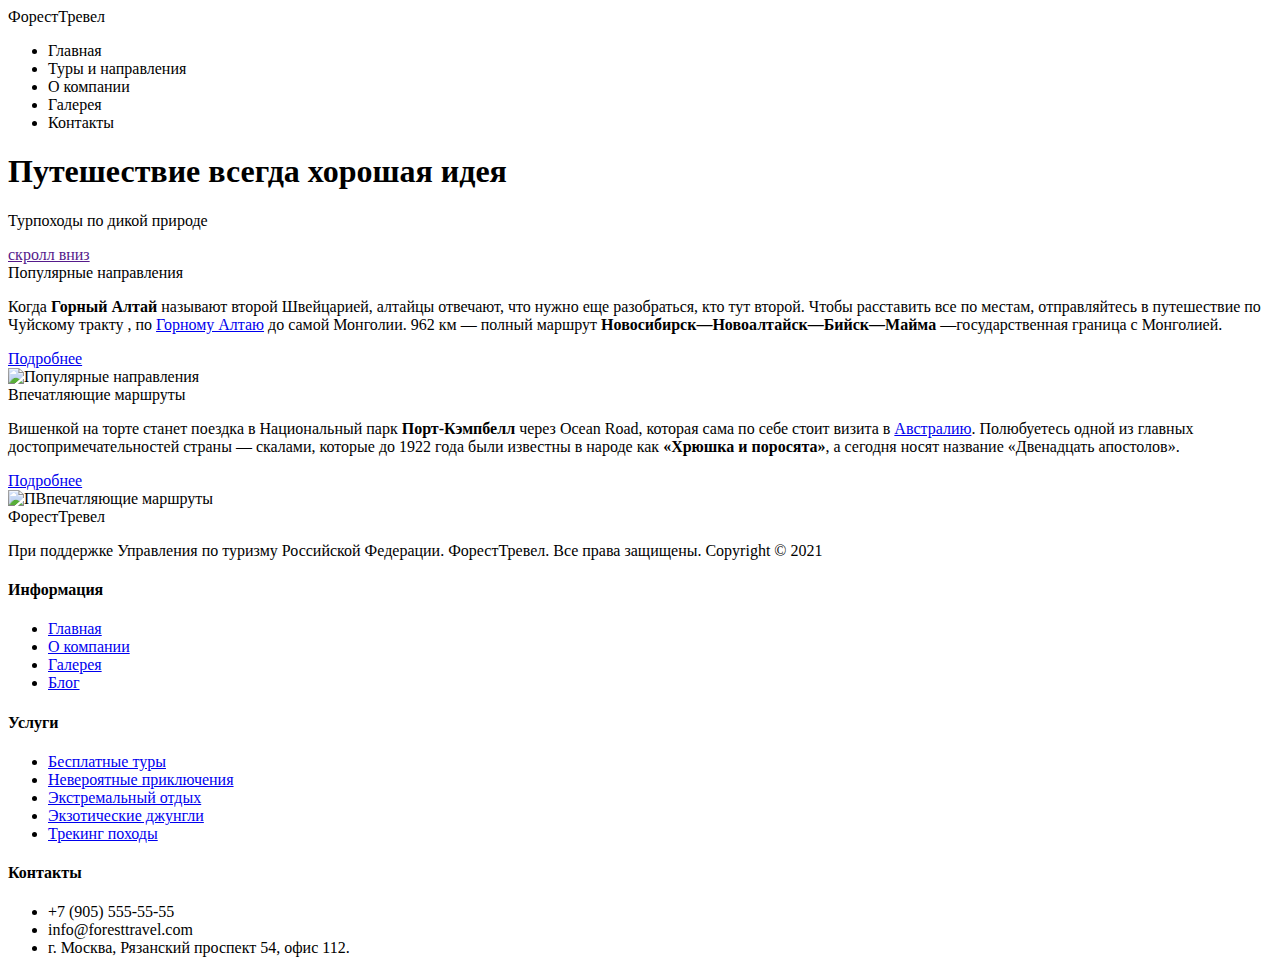
==== index.html @ 4d8d958f "Add files via upload" ====
<!DOCTYPE html>
<html lang="ru">
<head>
    <meta charset="UTF-8">
    <meta name="viewport" content="width=device-width, initial-scale=1.0">
    <title>Forest Travel</title>
    <link rel="stylesheet" href="./css/main.css">
    <link rel="preconnect" href="https://fonts.googleapis.com">
    <link href="https://fonts.googleapis.com/css2?family=Lobster&family=PT+Sans:wght@400;700&display=swap" rel="stylesheet">


</head>
<body>

    <header class="header">

        <div class="header-top">

            <div class="logo">ФорестТревел</div>

            <nav class="header-nav">

                <ul class="header-nav-list">

                    <li class="header-nav-list-item"><a class="header-nav-link" href="#!"></a>Главная</li>
                    <li class="header-nav-list-item"><a class="header-nav-link" href="#!"></a>Туры и направления</li>
                    <li class="header-nav-list-item"><a class="header-nav-link" href="#!"></a>О компании</li>
                    <li class="header-nav-list-item"><a class="header-nav-link" href="#!"></a>Галерея</li>
                    <li class="header-nav-list-item"><a class="header-nav-link" href="#!"></a>Контакты</li>

                </ul>
    
            </nav>

        </div>

        <div class="header-content">

            <h1 class="header-title">Путешествие всегда хорошая идея</h1>

            <p>Турпоходы по дикой природе</p>

        </div>

        <a href="" class="header-scrol">cкролл вниз</a>

    </header>

    <main class="main">

        <div class="container">

            <!--main-row-->

            <div class="main-row">

                <div class="main-content">

                    <div class="main-header">Популярные направления</div>

                     <div class="main-content-text">

                         <p>Когда <b>Горный Алтай</b> называют второй Швейцарией, алтайцы отвечают, что нужно еще разобраться, кто тут второй. Чтобы расставить все по местам, отправляйтесь в путешествие по Чуйскому тракту , по <a href="#!">Горному Алтаю</a> до самой Монголии. 962 км — полный маршрут <b>Новосибирск—Новоалтайск—Бийск—Майма</b> —государственная граница с Монголией.</p>

                    </div>
                    
                    <a href="#!" class="button">Подробнее</a>

                </div>

                <div class="main-img">

                    <img src="./img/main-img.jpg" alt="Популярные направления">

                </div>

            </div>

            <!--main-row-->

            <!--main-row-->

            <div class="main-row">

                <div class="main-content">

                    <div class="main-header">Впечатляющие маршруты</div>

                        <div class="main-content-text">

                            <p>Вишенкой на торте станет поездка в Национальный парк <b>Порт-Кэмпбелл</b> через Ocean Road, которая сама по себе стоит визита в <a href="#!">Австралию</a>. Полюбуетесь одной из главных достопримечательностей страны — скалами, которые до 1922 года были известны в народе как <b>«Хрюшка и поросята»</b>, а сегодня носят название «Двенадцать апостолов».</p>

                        </div>
                    
                    <a href="#!" class="button">Подробнее</a>

                </div>

                <div class="main-img">

                    <img src="./img/main-img2.jpg" alt="ПВпечатляющие маршруты">

                </div>

            </div>

        </div>
           
        <!--main-row-->
       
    </main>

    <footer class="footer">

        <div class="container">

             <!--footer-row-->

            <div class="footer-row">

                <div class="footer-copyright">

                    <div class="footer-logo">

                        <div class="logo">ФорестТревел</div>

                    </div>

                    <p>При поддержке Управления по туризму Российской Федерации. ФорестТревел. Все права защищены. Copyright © 2021</p>

                </div>
                           
                <div class="footer-widgets-wrapper">

                    <!--footer-widget-info-->

                    <div class="footer-widget footer-widget-info">

                        <h4 class="footer-widget-title">Информация</h4>

                        <ul class="footer-widget-list">

                            <li><a href="#!">Главная</a></li>

                            <li><a href="#!">О компании</a></li>

                            <li><a href="#!">Галерея</a></li>

                            <li><a href="#!">Блог</a></li>

                        </ul>

                    </div>

                    <!--footer-widget-info-->

                    <!--ffooter-widget-servises-->

                    <div class="footer-widget footer-widget-servises">

                        <h4 class="footer-widget-title">Услуги</h4>

                        <ul class="footer-widget-list">

                            <li><a href="#!">Бесплатные туры</a></li>

                            <li><a href="#!">Невероятные приключения</a></li>

                            <li><a href="#!">Экстремальный отдых</a></li>

                            <li><a href="#!">Экзотические джунгли</a></li>

                            <li><a href="#!">Трекинг походы</a></li>

                        </ul>

                    </div>

                    <!--ffooter-widget-servises-->

                    <!--footer-widget-contacts-->

                    <div class="footer-widget footer-widget-contacts">

                        <h4 class="footer-widget-title">Контакты</h4>

                        <ul class="footer-widget-list">

                            <li>+7 (905) 555-55-55</li>

                            <li>info@foresttravel.com</li>

                            <li>г. Москва, Рязанский проспект 54, офис 112.</li>

                        </ul>

                    </div>

                    <!--footer-widget-contacts-->

                </div>

            </div>

            <!--footer-row-->
        
        </div>

    </footer>
            
</body>
</html>
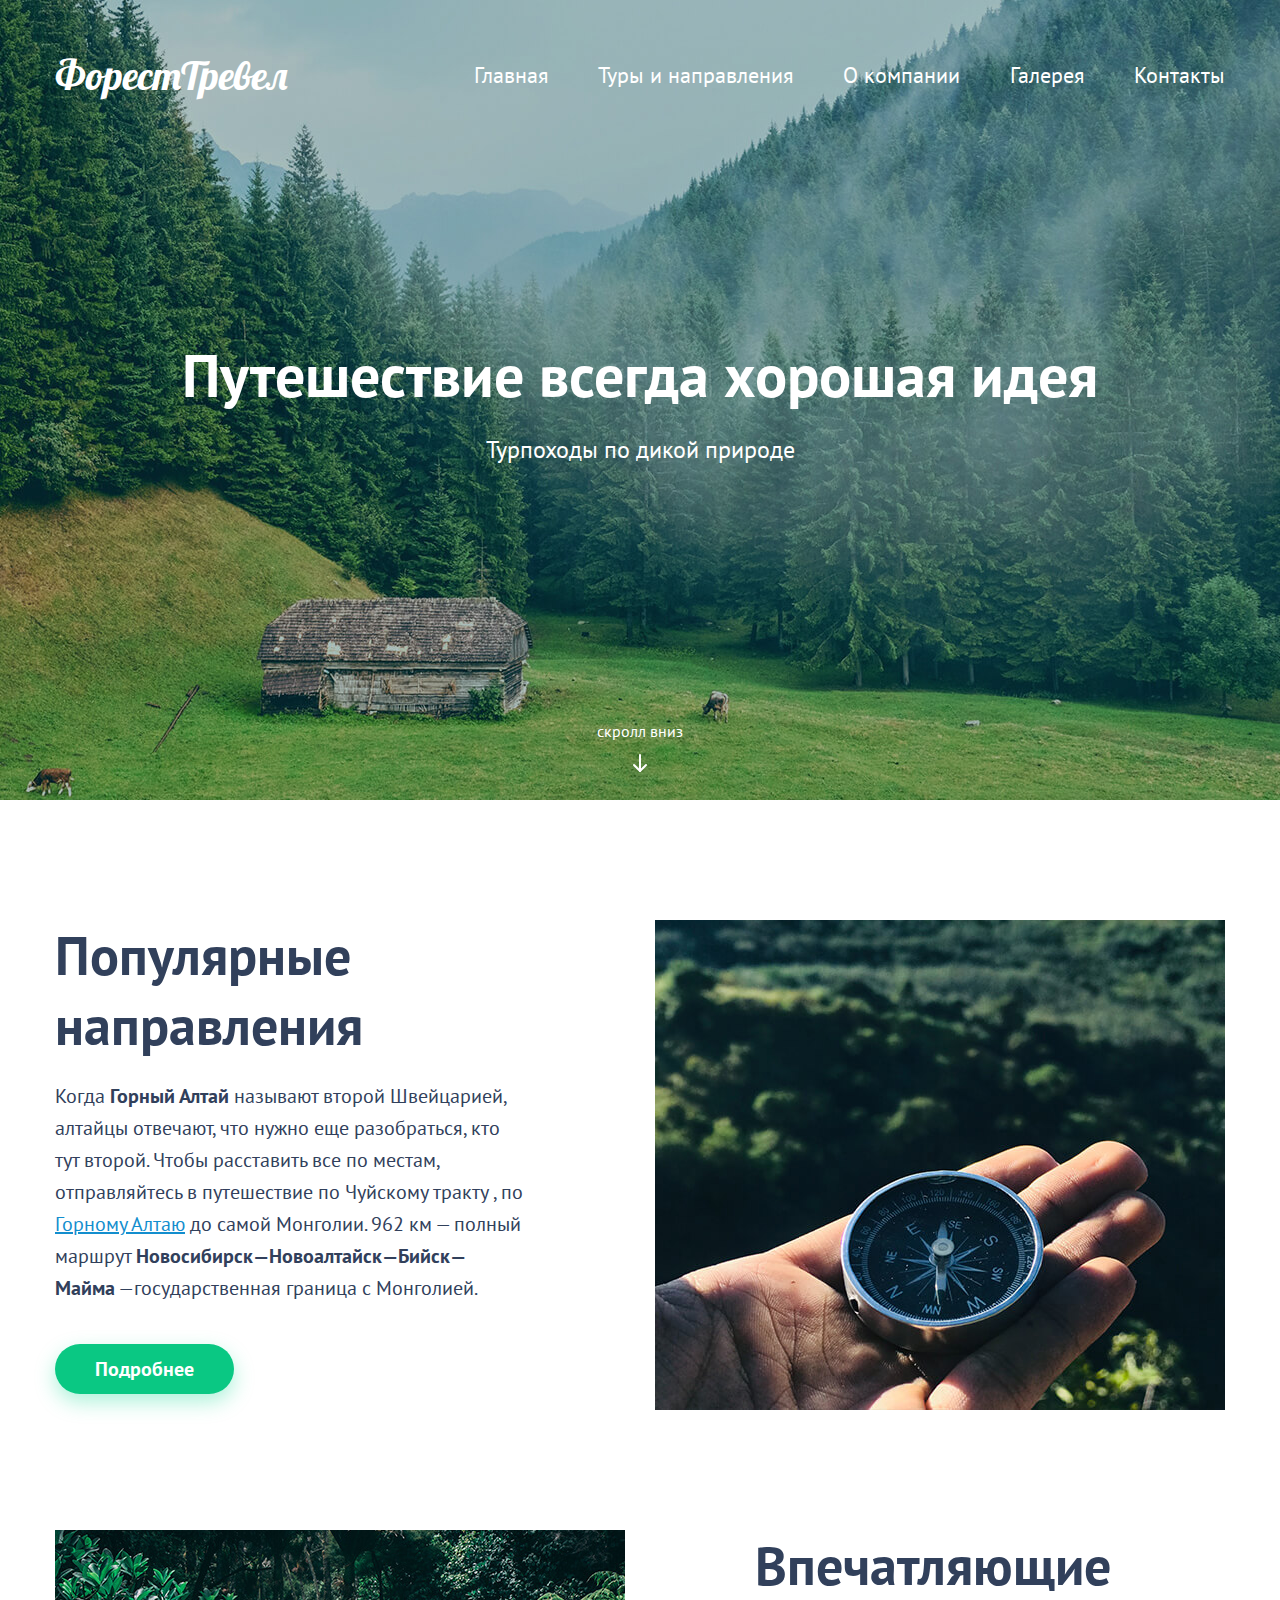
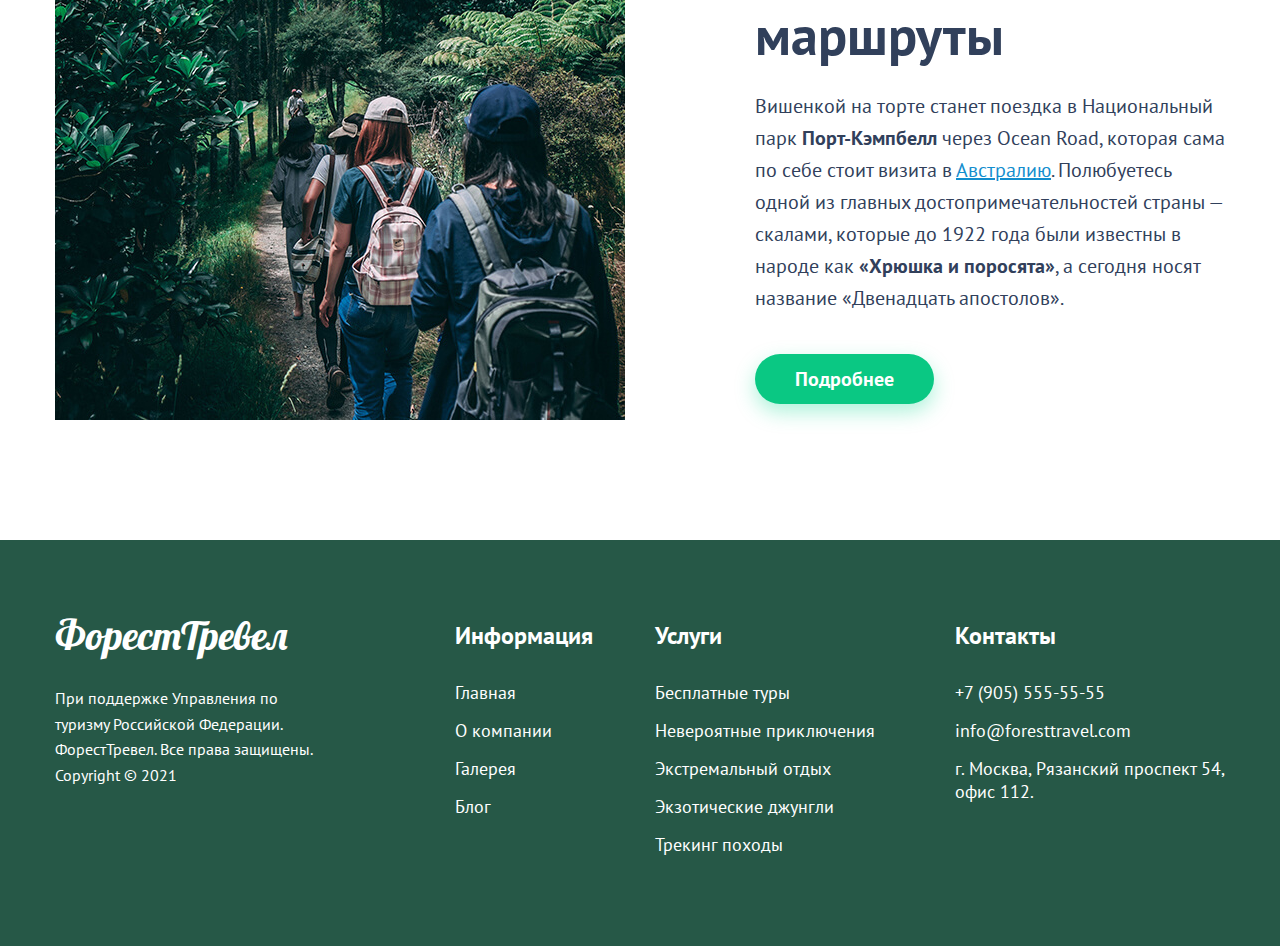
==== commit cf9003e3: "Add files via upload" ====
--- a/index.html
+++ b/index.html
@@ -60,7 +60,7 @@
 
                      <div class="main-content-text">
 
-                         <p>Когда <b>Горный Алтай</b> называют второй Швейцарией, алтайцы отвечают, что нужно еще разобраться, кто тут второй. Чтобы расставить все по местам, отправляйтесь в путешествие по Чуйскому тракту , по <a href="#!">Горному Алтаю</a> до самой Монголии. 962 км — полный маршрут <b>Новосибирск—Новоалтайск—Бийск—Майма</b> —государственная граница с Монголией.</p>
+                        <p>Когда <b>Горный Алтай</b> называют второй Швейцарией, алтайцы отвечают, что нужно еще разобраться, кто тут второй. Чтобы расставить все по местам, отправляйтесь в путешествие по Чуйскому тракту , по <a href="#!">Горному Алтаю</a> до самой Монголии. 962 км — полный маршрут <b>Новосибирск—Новоалтайск—Бийск—Майма</b> —государственная граница с Монголией.</p>
 
                     </div>
                     
@@ -186,9 +186,9 @@
 
                         <ul class="footer-widget-list">
 
-                            <li>+7 (905) 555-55-55</li>
-
-                            <li>info@foresttravel.com</li>
+                            <li><a href="tel:+79055555555">+7 (905) 555-55-55</a></li>
+
+                            <li><a href="mailto:info@foresttravel.com">info@foresttravel.com</a></li>
 
                             <li>г. Москва, Рязанский проспект 54, офис 112.</li>
 
--- a/css/main.css
+++ b/css/main.css
@@ -0,0 +1,412 @@
+/* font-family: 'Lobster', cursive;
+font-family: 'PT Sans', sans-serif; */
+
+
+*,
+*::before,
+*::after {
+
+    box-sizing: border-box;
+
+}
+
+body {
+
+       font-family: 'PT Sans', sans-serif;
+
+}
+body,
+h1,
+h2,
+h3,
+h4,
+h5,
+h6,
+p {
+
+    margin: 0;
+
+}
+
+img {
+
+    display: block;
+    max-width: 100%;
+    height: auto;
+
+}
+
+ul {
+
+    margin: 0;
+    padding: 0;
+    list-style-type: none;
+
+}
+
+.container {
+
+    width: 1170px;
+    margin: 0 auto;
+
+}
+
+
+/* header -  шапка*/
+
+.header {
+
+    position: relative;
+    height: 800px;
+    padding-top: 50px;
+    background-color: #265847;
+    background-image: url('./../img/Header-img.jpg');
+    background-position: center;
+    background-size: cover;
+    color: #fff;
+
+}
+
+.header-top {
+
+    display: flex;
+    justify-content: space-between;
+    align-items: center;
+    width: 1170px;
+    margin: 0 auto;
+    
+}
+
+
+
+.logo {
+
+    font-family: 'Lobster', cursive;
+    color: #fff;
+    font-size: 40px;
+    font-weight: normal;
+    
+}
+
+
+
+.header-nav {
+    
+    font-size: 22px;
+    color: #fff;
+
+}
+
+.header-nav-list {
+    
+    display: flex;
+
+}
+
+/* 
+длинный вариант кода для избавления от последнего отступа
+.header-nav-list-item {
+    margin-right: 50px;
+}
+.header-nav-list-item:last-child {
+    margin-right: 0;
+} */
+
+/* короткий вариан кода*/
+.header-nav-list-item:not(:last-child){
+
+    margin-right: 50px;
+}
+
+.header-nav-link {
+
+    color: #fff;
+    text-decoration: none;
+
+}
+
+.header-content {
+
+    position: absolute;
+    top: 50%;
+    left: 50%;
+    transform: translate(-50%, -50%);
+    text-align: center;
+    width: 1170px;
+    
+}
+
+.header-title {
+
+    color: #fff;
+    font-size: 60px;
+    margin-bottom: 20px;
+    
+}
+
+
+.header-content p {
+
+    color: #fff;
+    font-size: 24px;
+   
+}
+
+
+.header-scrol {
+
+    position: absolute;
+    bottom: 25px;
+    left: 50%;
+    transform: translateX(-50%);
+
+    display: inline-block;
+    padding-bottom: 34px;
+    
+    font-size: 16px;
+    text-align: center;
+    color: #fff;
+    text-decoration: none;
+
+}
+
+.header-scrol::after {
+
+    position: absolute;
+    bottom: 0;
+    left: 50%;
+    transform: translateX(-50%);
+
+    content: "";
+    display: block;
+    width: 24px;
+    height: 24px;
+
+    background-image: url('../img/arrow-down.svg');
+    
+}
+
+/*main-центральная часть сайта*/
+
+.main {
+
+    padding-top: 120px;
+    padding-bottom: 120px;
+
+}
+
+.main-row {
+
+    display: flex;
+    margin-bottom: 120px;
+    justify-content: space-between;
+
+}
+
+.main-row:last-child {
+
+    margin-bottom: 0;
+
+}
+
+/* каждый четный контейнер будет ревенрсивным по сравнению с нечетным*/
+
+.main-row:nth-child(even) {
+
+    flex-direction: row-reverse;
+
+}
+
+.main-content {
+
+    width: 470px;
+
+}
+
+.main-header {
+
+    margin-bottom: 20px;
+    font-size: 54px;
+    color: #31405B;
+    font-weight: bold;
+    line-height: 1.3;    
+    
+}
+
+.main-content-text {
+
+    margin-bottom: 40px;
+    color: #31405B;
+    font-size: 20px;
+    line-height: 1.6;
+    
+}
+
+.main-content-text a {
+
+    color: #138ECE;
+
+}
+
+.main-content-text p {
+
+    margin-top: 0;
+    margin-bottom: 15px;
+
+}
+
+.main-img {
+
+    width: 570px;
+
+}
+
+.button {
+
+    display:inline-block ;
+    height: 50px;
+    padding-left: 40px;
+    padding-right: 40px;
+    background-color: #0AC883;
+    box-shadow: 0px 8px 20px rgba(24, 219, 148, 0.35);
+    border-radius: 50px;
+
+    font-weight: bold;
+    color: #fff;
+    line-height: 50px;
+    font-size: 20px;
+    font-weight: 700;
+    text-decoration: none;
+    
+}
+
+/*footer-подвал*/
+
+.footer {
+
+    padding-top: 70px;
+    padding-bottom: 90px;
+    color: #fff;
+    background-color: #265847;
+
+}
+    
+.footer a {
+
+    color: #fff;
+    text-decoration: none;
+
+}
+
+.footer a:hover {
+
+    text-decoration: underline;
+
+}
+
+.footer-row {
+
+    display: flex;
+    justify-content: space-between;
+}
+
+
+.footer-widgets-wrapper {
+    
+    display: flex;
+    padding-top: 10px;
+
+}
+
+.footer-copyright {
+
+    width: 270px;
+
+}
+
+.footer-logo {
+
+    margin-bottom: 26px;
+
+}
+
+.footer-copyright p {
+
+    font-size: 16px;
+    line-height: 1.6;
+
+}
+
+.footer-widget {
+
+    font-size: 18px;
+
+}
+
+.footer-widget-info {
+
+    width: 170px;
+}
+
+.footer-widget-servises {
+
+    width: 270px;
+}
+
+.footer-widget-contacts {
+
+    width: 270px;
+}
+
+.footer-widget + .footer-widget {
+
+    margin-left: 30px;
+
+}
+
+.footer-widget li{
+
+    margin-top: 0;
+    margin-bottom: 15px;
+
+}
+
+.footer-widget-title {
+
+    margin-bottom: 30px;
+    font-size: 24px;
+    color: #fff;
+
+}
+
+.footer-widget-list {
+
+    font-size: 18px;
+
+}
+
+.footer-widget-list li {
+
+    margin-bottom: 15px;
+
+}
+
+
+.footer-widget-list li:last-child {
+
+    margin-bottom: 0px;
+
+}    
+
+
+
+/* 
+
+Изначально я хотел этим кодом все решить но так не работает.
+Почему?
+
+.footer-widget-list li:not(:last-child){
+
+    margin-bottom: 15px;
+} 
+*/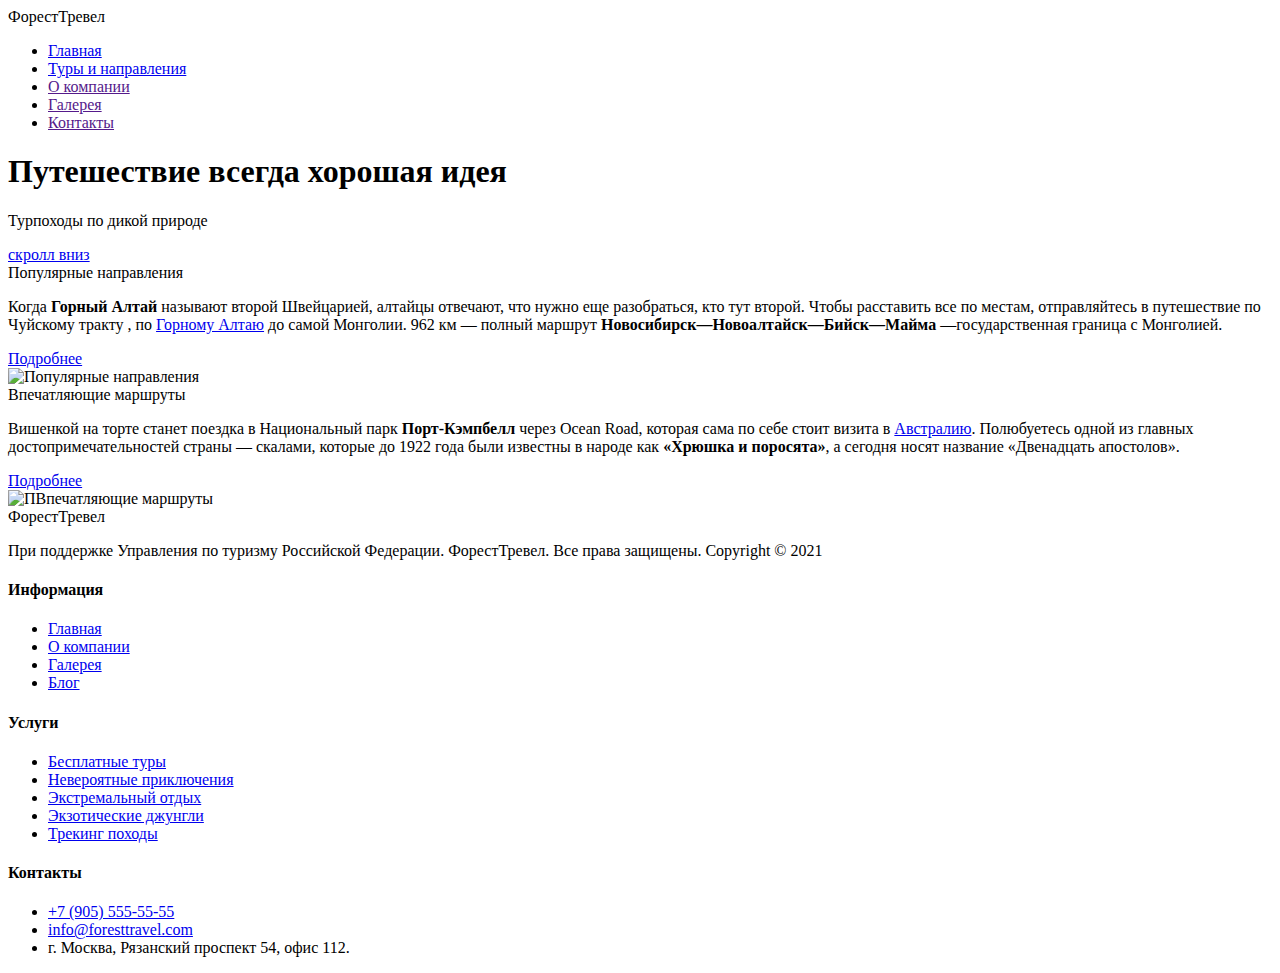
==== commit 0b57c126: "Add files via upload" ====
--- a/index.html
+++ b/index.html
@@ -22,11 +22,11 @@
 
                 <ul class="header-nav-list">
 
-                    <li class="header-nav-list-item"><a class="header-nav-link" href="#!"></a>Главная</li>
-                    <li class="header-nav-list-item"><a class="header-nav-link" href="#!"></a>Туры и направления</li>
-                    <li class="header-nav-list-item"><a class="header-nav-link" href="#!"></a>О компании</li>
-                    <li class="header-nav-list-item"><a class="header-nav-link" href="#!"></a>Галерея</li>
-                    <li class="header-nav-list-item"><a class="header-nav-link" href="#!"></a>Контакты</li>
+                    <li class="header-nav-list-item"><a class="header-nav-link" href="index.html">Главная</a></li>
+                    <li class="header-nav-list-item"><a class="header-nav-link" href="tours.html">Туры и направления</a></li>
+                    <li class="header-nav-list-item"><a class="header-nav-link" href="">О компании</a></li>
+                    <li class="header-nav-list-item"><a class="header-nav-link" href="">Галерея</a></li>
+                    <li class="header-nav-list-item"><a class="header-nav-link" href="">Контакты</a></li>
 
                 </ul>
     
@@ -42,11 +42,11 @@
 
         </div>
 
-        <a href="" class="header-scrol">cкролл вниз</a>
+        <a href="#scroll" class="header-scrol">cкролл вниз</a>
 
     </header>
 
-    <main class="main">
+    <main  class="main" id="scroll">
 
         <div class="container">
 
@@ -70,7 +70,7 @@
 
                 <div class="main-img">
 
-                    <img src="./img/main-img.jpg" alt="Популярные направления">
+                    <img src="./img/first-page/main-img.jpg" alt="Популярные направления">
 
                 </div>
 
@@ -98,7 +98,7 @@
 
                 <div class="main-img">
 
-                    <img src="./img/main-img2.jpg" alt="ПВпечатляющие маршруты">
+                    <img src="./img/first-page/main-img2.jpg" alt="ПВпечатляющие маршруты">
 
                 </div>
 
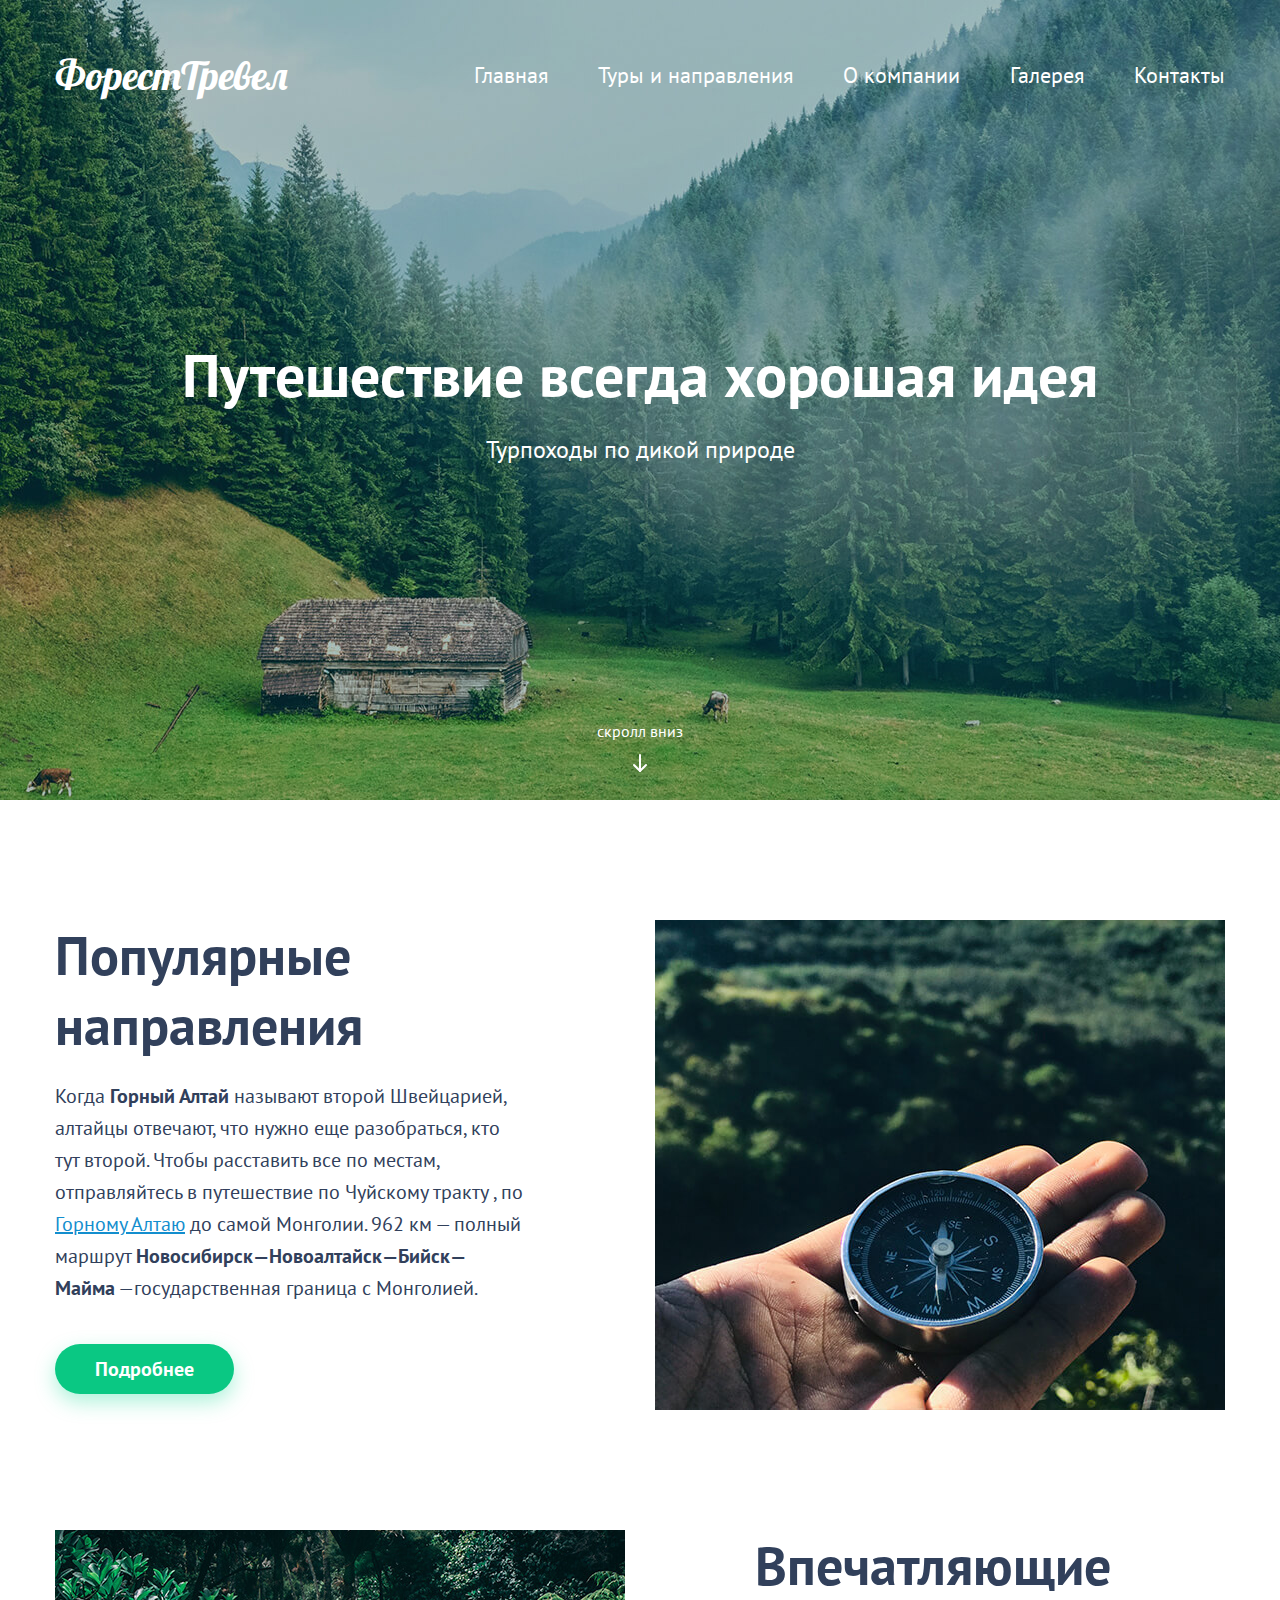
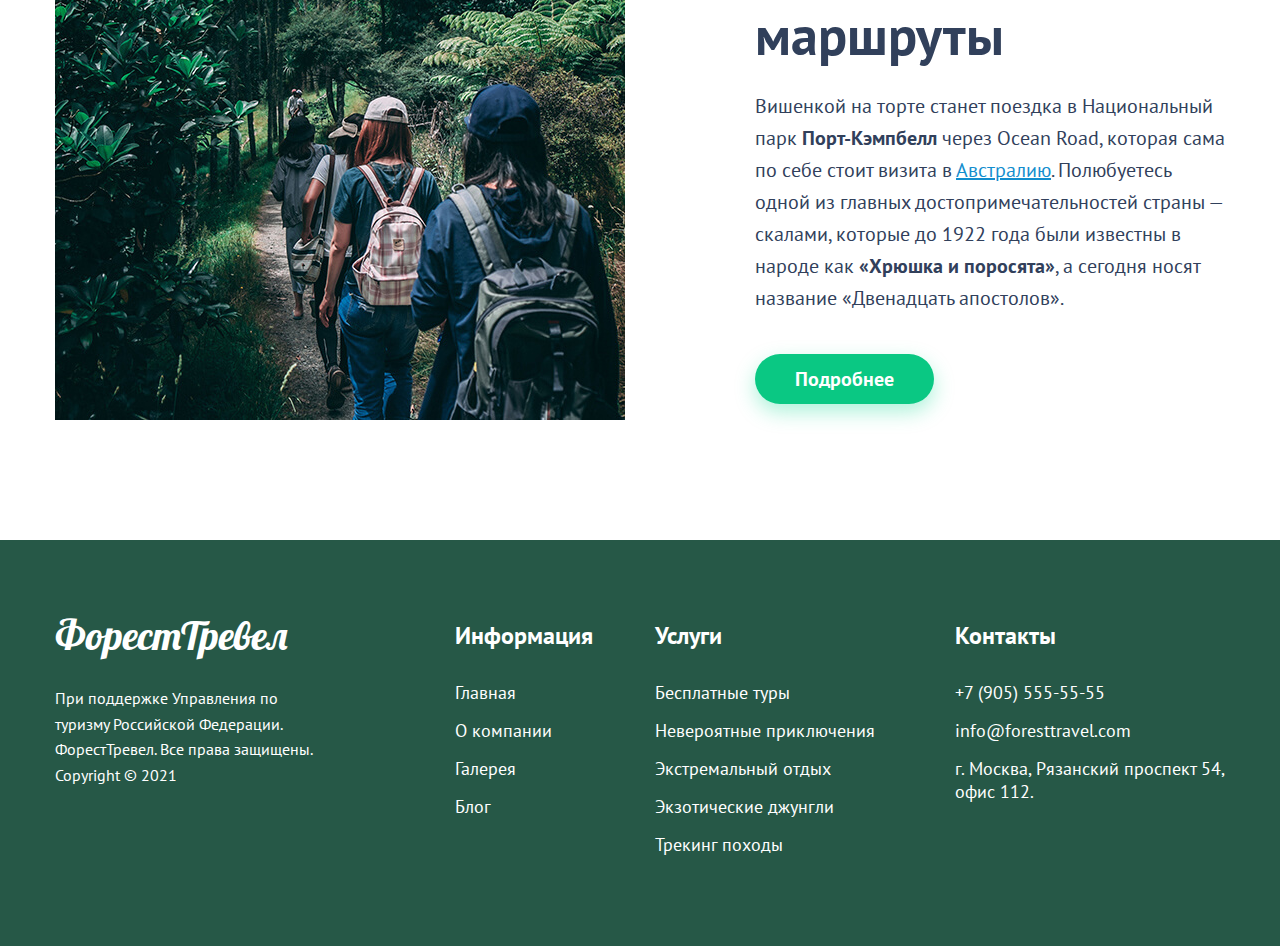
==== commit 7e52487c: "Add files via upload" ====
--- a/index.html
+++ b/index.html
@@ -24,7 +24,7 @@
 
                     <li class="header-nav-list-item"><a class="header-nav-link" href="index.html">Главная</a></li>
                     <li class="header-nav-list-item"><a class="header-nav-link" href="tours.html">Туры и направления</a></li>
-                    <li class="header-nav-list-item"><a class="header-nav-link" href="">О компании</a></li>
+                    <li class="header-nav-list-item"><a class="header-nav-link" href="article.html">О компании</a></li>
                     <li class="header-nav-list-item"><a class="header-nav-link" href="">Галерея</a></li>
                     <li class="header-nav-list-item"><a class="header-nav-link" href="">Контакты</a></li>
 
--- a/css/main.css
+++ b/css/main.css
@@ -0,0 +1,684 @@
+/* font-family: 'Lobster', cursive;
+font-family: 'PT Sans', sans-serif; */
+
+
+*,
+*::before,
+*::after {
+
+    box-sizing: border-box;
+
+}
+
+body {
+
+    font-family: 'PT Sans', sans-serif;
+
+}
+body,
+h1,
+h2,
+h3,
+h4,
+h5,
+h6,
+p {
+
+    margin: 0;
+
+}
+
+img {
+
+    display: block;
+    max-width: 100%;
+    height: auto;
+
+}
+
+ul {
+
+    margin: 0;
+    padding: 0;
+    list-style-type: none;
+
+}
+
+.container {
+
+    width: 1170px;
+    margin: 0 auto;
+
+}
+
+
+html {
+
+    scroll-behavior: smooth;
+
+}
+
+/* header -  шапка*/
+
+.header {
+
+    position: relative;
+    height: 800px;
+    padding-top: 50px;
+    background-color: #265847;
+    background-image: url('./../img/first-page/Header-img.jpg');
+    background-position: center;
+    background-size: cover;
+    color: #fff;
+
+}
+
+.header-top {
+
+    display: flex;
+    justify-content: space-between;
+    align-items: center;
+    width: 1170px;
+    margin: 0 auto;
+    
+}
+
+.logo {
+
+    font-family: 'Lobster', cursive;
+    color: #fff;
+    font-size: 40px;
+    font-weight: normal;
+    
+}
+
+.header-nav {
+    
+    font-size: 22px;
+    color: #fff;
+
+}
+
+.header-nav-list {
+    
+    display: flex;
+
+}
+
+/* 
+длинный вариант кода для избавления от последнего отступа
+.header-nav-list-item {
+    margin-right: 50px;
+}
+.header-nav-list-item:last-child {
+    margin-right: 0;
+} */
+
+/* короткий вариан кода*/
+.header-nav-list-item:not(:last-child){
+
+    margin-right: 50px;
+}
+
+.header-nav-link {
+
+    color: #fff;
+    text-decoration: none;
+
+}
+
+.header-content {
+
+    position: absolute;
+    top: 50%;
+    left: 50%;
+    transform: translate(-50%, -50%);
+    text-align: center;
+    width: 1170px;
+    
+}
+
+.header-title {
+
+    color: #fff;
+    font-size: 60px;
+    margin-bottom: 20px;
+    
+}
+
+
+.header-content p {
+
+    color: #fff;
+    font-size: 24px;
+   
+}
+
+
+.header-scrol {
+
+    position: absolute;
+    bottom: 25px;
+    left: 50%;
+    transform: translateX(-50%);
+
+    display: inline-block;
+    padding-bottom: 34px;
+    
+    font-size: 16px;
+    text-align: center;
+    color: #fff;
+    text-decoration: none;
+
+}
+
+.header-scrol::after {
+
+    position: absolute;
+    bottom: 0;
+    left: 50%;
+    transform: translateX(-50%);
+
+    content: "";
+    display: block;
+    width: 24px;
+    height: 24px;
+
+    background-image: url('../img/first-page/arrow-down.svg');
+    
+}
+
+/* шапка второй страницы  */
+
+.header-inner {
+
+    height: 100px;
+    background-color: #265847;
+    background-image: url('../img/second-page/header_page2.jpg');
+    background-position: center;
+    background-size: cover;
+    color: #fff;
+    display: flex;
+    align-items: center;
+       
+}
+
+/*main-центральная часть сайта*/
+
+.main {
+
+    padding-top: 120px;
+    padding-bottom: 120px;
+
+}
+
+.main-row {
+
+    display: flex;
+    margin-bottom: 120px;
+    justify-content: space-between;
+
+}
+
+.main-row:last-child {
+
+    margin-bottom: 0;
+
+}
+
+/* каждый четный контейнер будет ревенрсивным по сравнению с нечетным*/
+
+.main-row:nth-child(even) {
+
+    flex-direction: row-reverse;
+
+}
+
+/* каждый четный контейнер будет ревенрсивным по сравнению с нечетным*/
+
+
+.main-content {
+
+    width: 470px;
+
+}
+
+.main-header {
+
+    margin-bottom: 20px;
+    font-size: 54px;
+    color: #31405B;
+    font-weight: bold;
+    line-height: 1.3;    
+    
+}
+
+.main-content-text {
+
+    margin-bottom: 40px;
+    color: #31405B;
+    font-size: 20px;
+    line-height: 1.6;
+    
+}
+
+.main-content-text a {
+
+    color: #138ECE;
+
+}
+
+.main-content-text p {
+
+    margin-top: 0;
+    margin-bottom: 15px;
+
+}
+
+.main-img {
+
+    width: 570px;
+
+}
+
+.button {
+
+    display:inline-block ;
+    height: 50px;
+    padding-left: 40px;
+    padding-right: 40px;
+    background-color: #0AC883;
+    box-shadow: 0px 8px 20px rgba(24, 219, 148, 0.35);
+    border-radius: 50px;
+
+    font-weight: bold;
+    color: #fff;
+    line-height: 50px;
+    font-size: 20px;
+    font-weight: 700;
+    text-decoration: none;
+    
+}
+
+/* main page2 */
+
+.inner-page-tours {
+
+    padding-top: 60px;
+    padding-bottom: 100px;
+    background-color: #F2F8F6;
+
+}
+
+.inner-page-tours-header {
+
+    margin-bottom: 60px;
+    text-align: center;
+    font-size: 54px;
+    font-weight: 700;
+    
+}
+
+/* main page3 */
+
+.row-article-page {
+
+    display: flex;
+    justify-content: space-between;
+    padding-top: 10px;
+
+}
+
+
+.article-page-nav {
+
+    width: 270px;
+    flex-shrink: 0;
+    flex-grow: 0;
+    padding-top: 10px;
+
+}
+
+.article-pag-nav-title {
+
+    color: #31405B;
+    font-size: 28px;
+    font-weight: 700;
+    margin-bottom: 34px;
+
+}
+
+.article-pag-nav-list {
+
+    font-size: 20px;
+    border-top: 1px solid #D6D9D8;
+
+}
+
+.article-pag-nav-list li {
+
+    border-bottom: 1px solid #D6D9D8;
+
+}
+
+.article-pag-nav-list a {
+
+    display: block;
+    color: #138ECE;
+    text-decoration: none;
+    padding-top: 14px;
+    padding-bottom: 14px;
+
+}
+
+.article-pag-nav-list a.active {
+
+    font-weight: 700;
+    color: #E04E4E;
+
+}
+
+.article-pag-nav-list a:hover {
+
+    text-decoration: underline;
+
+}
+
+.article-page-article {
+
+    width: 770px;
+    flex-shrink: 0;
+    flex-grow: 0;
+    color: #31405B;
+    font-size: 20px;
+    line-height: 1.6;
+
+}
+
+.article-page-article h1,
+.article-page-article h2,
+.article-page-article h3,
+.article-page-article h4 {
+    
+    margin-bottom: 15px;
+    font-weight: 700;
+}
+
+.article-page-article h1 {
+
+    line-height: normal;
+    margin-bottom: 40px;
+    font-size: 54px;
+        
+}
+
+.article-page-article h2 {
+
+    margin-top: 27px;
+    font-size: 32px;
+       
+}
+
+.article-page-article h3 {
+
+    margin-top: 25px;
+    font-size: 26px;
+    
+}
+
+.article-page-article h4 {
+
+    margin-top: 23px;
+    font-size: 22px;
+   
+}
+
+.article-page-article p {
+
+    margin-bottom: 15px;
+
+
+}
+
+.article-page-article img {
+
+    margin-top: 40px;
+    margin-bottom: 40px;
+    
+}
+
+.article-page-article > *:last-child {
+
+    margin-bottom: 0;
+
+}
+
+/*footer-подвал*/
+
+.footer {
+
+    padding-top: 70px;
+    padding-bottom: 90px;
+    color: #fff;
+    background-color: #265847;
+
+}
+    
+.footer a {
+
+    color: #fff;
+    text-decoration: none;
+
+}
+
+.footer a:hover {
+
+    text-decoration: underline;
+
+}
+
+.footer-row {
+
+    display: flex;
+    justify-content: space-between;
+}
+
+
+.footer-widgets-wrapper {
+    
+    display: flex;
+    padding-top: 10px;
+
+}
+
+.footer-copyright {
+
+    width: 270px;
+
+}
+
+.footer-logo {
+
+    margin-bottom: 26px;
+
+}
+
+.footer-copyright p {
+
+    font-size: 16px;
+    line-height: 1.6;
+
+}
+
+.footer-widget {
+
+    font-size: 18px;
+
+}
+
+.footer-widget-info {
+
+    width: 170px;
+}
+
+.footer-widget-servises {
+
+    width: 270px;
+}
+
+.footer-widget-contacts {
+
+    width: 270px;
+}
+
+.footer-widget + .footer-widget {
+
+    margin-left: 30px;
+
+}
+
+.footer-widget li{
+
+    margin-top: 0;
+    margin-bottom: 15px;
+
+}
+
+.footer-widget-title {
+
+    margin-bottom: 30px;
+    font-size: 24px;
+    color: #fff;
+
+}
+
+.footer-widget-list {
+
+    font-size: 18px;
+
+}
+
+.footer-widget-list li {
+
+    margin-bottom: 15px;
+
+}
+
+
+.footer-widget-list li:last-child {
+
+    margin-bottom: 0px;
+
+}    
+
+/*  cards  */
+
+.cards-wrapper {
+
+    display: flex;
+    flex-direction: column;
+    row-gap: 30px;
+
+}
+
+.cards-row {
+
+    display: flex;
+    justify-content: space-between;
+    
+}
+
+.cards-column {
+
+    display: flex;
+    flex-direction: column;
+    justify-content: space-between;
+
+}
+
+.standard-card {
+
+    width: 570px;
+
+}
+
+.wide-card {
+
+    width: 670px;
+    
+}
+
+.high-card {
+
+    width: 470px; 
+
+}
+
+.standard-card, .wide-card, .high-card {
+
+    text-decoration: none;
+    color: #fff;
+    transition: .3s;
+
+}
+
+.standard-card:hover, .wide-card:hover, .high-card:hover {
+
+    opacity: 0.9;
+
+}
+
+
+.card-title-wrapper {
+
+    height: 80px;
+    color: #fff;
+    padding-left: 30px;
+    padding-right: 30px;
+    display: flex;
+    align-items: center;
+
+    overflow: hidden;
+    white-space: nowrap;
+
+}
+
+.gray-color {
+
+    background-color: #A6A6A6;
+
+}
+
+.sand-color {
+
+    background-color: #C1B19B;
+
+}
+
+.turquoise-color {
+
+    background-color: #66B0BE;
+
+}
+
+.brown-color {
+
+    background-color: #876F56;
+
+}
+
+.green-color {
+
+    background-color: #27695E;
+
+}
+
+.card-title {
+
+    font-size: 28px;
+    font-weight: 700;
+    text-overflow: ellipsis;
+    overflow: hidden;
+
+}
+
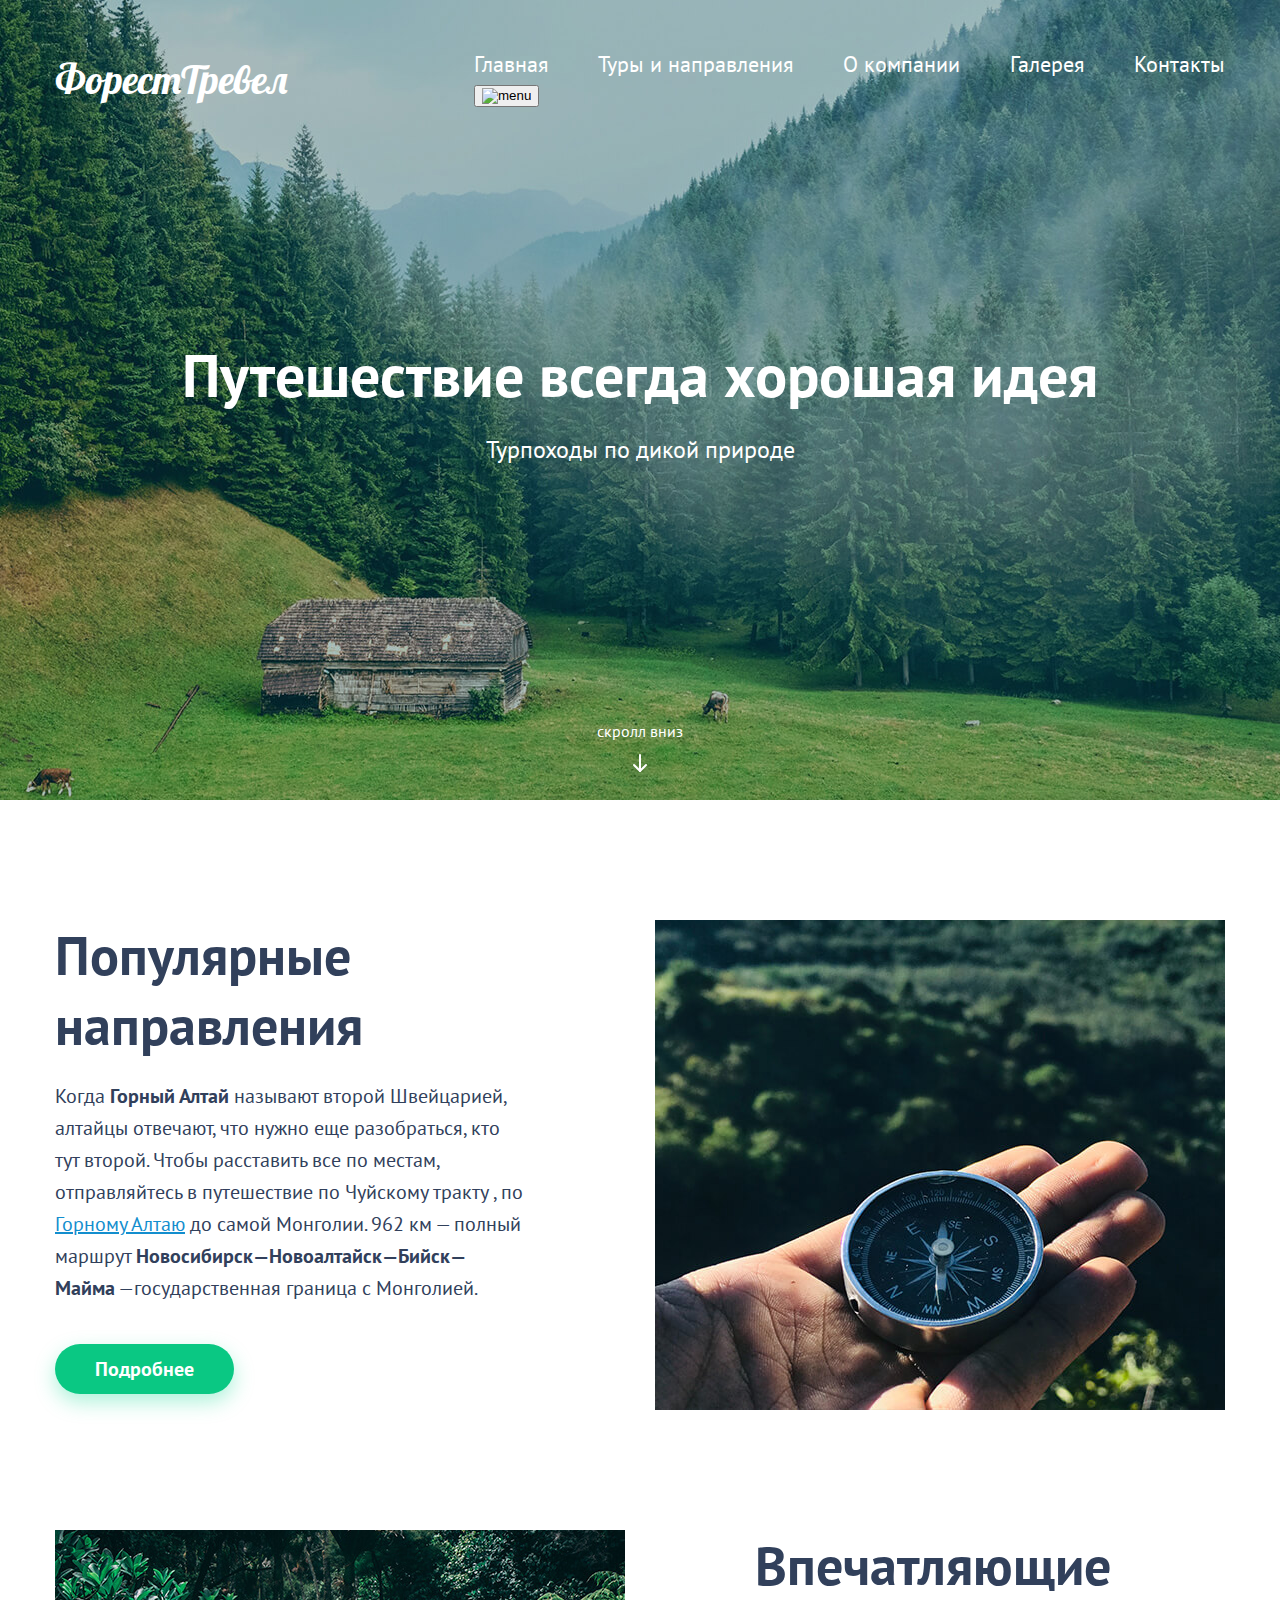
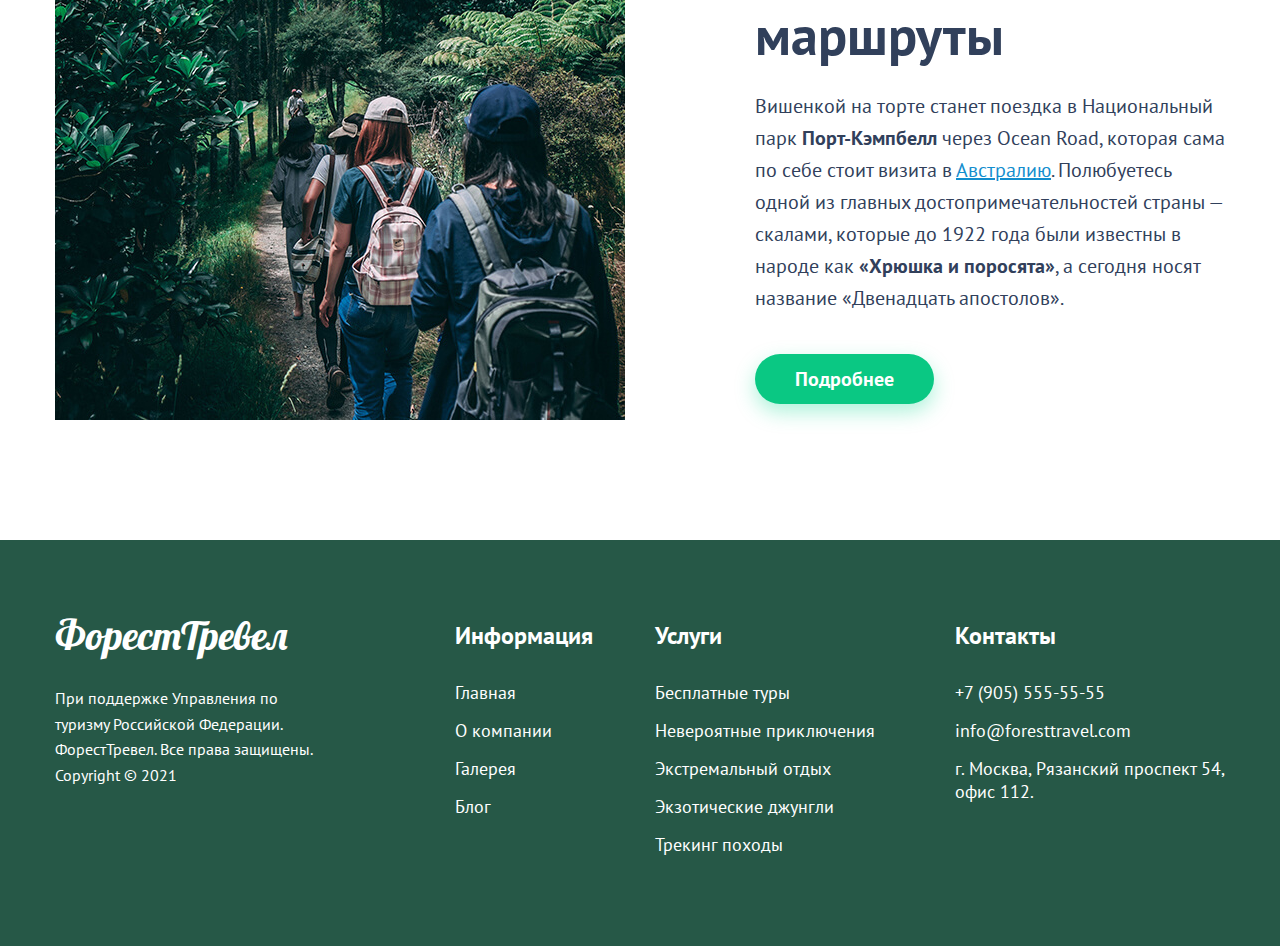
==== commit 5c12857a: "Add files via upload" ====
--- a/index.html
+++ b/index.html
@@ -1,13 +1,27 @@
 <!DOCTYPE html>
 <html lang="ru">
 <head>
+
     <meta charset="UTF-8">
     <meta name="viewport" content="width=device-width, initial-scale=1.0">
     <title>Forest Travel</title>
+    <meta name="description" content="Туристический сайт">
+    <meta name="keywords" content="Турпоходы, путешествия, туризм">
+
     <link rel="stylesheet" href="./css/main.css">
+    <link rel="stylesheet" href="./css/media.css">
     <link rel="preconnect" href="https://fonts.googleapis.com">
     <link href="https://fonts.googleapis.com/css2?family=Lobster&family=PT+Sans:wght@400;700&display=swap" rel="stylesheet">
 
+    <link rel="apple-touch-icon" sizes="180x180" href="/img/fav_icons/apple-touch-icon.png">
+    <link rel="icon" type="image/png" sizes="32x32" href="/img/fav_icons/favicon-32x32.png">
+    <link rel="icon" type="image/png" sizes="16x16" href="/img/fav_icons/favicon-16x16.png">
+    <link rel="manifest" href="/img/fav_icons/site.webmanifest">
+    <link rel="mask-icon" href="/img/fav_icons/safari-pinned-tab.svg" color="#5bbad5">
+    <link rel="shortcut icon" href="/img/fav_icons/favicon.ico">
+    <meta name="msapplication-TileColor" content="#da532c">
+    <meta name="msapplication-config" content="/img/fav_icons/browserconfig.xml">
+    <meta name="theme-color" content="#ffffff">
 
 </head>
 <body>
@@ -26,9 +40,15 @@
                     <li class="header-nav-list-item"><a class="header-nav-link" href="tours.html">Туры и направления</a></li>
                     <li class="header-nav-list-item"><a class="header-nav-link" href="article.html">О компании</a></li>
                     <li class="header-nav-list-item"><a class="header-nav-link" href="">Галерея</a></li>
-                    <li class="header-nav-list-item"><a class="header-nav-link" href="">Контакты</a></li>
+                    <li class="header-nav-list-item"><a class="header-nav-link" href="contact.html">Контакты</a></li>
 
                 </ul>
+
+                <button class="header-nav-button">
+
+                    <img src="./img/icon/menu.svg" alt="menu">
+
+                </button>
     
             </nav>
 
@@ -56,9 +76,13 @@
 
                 <div class="main-content">
 
-                    <div class="main-header">Популярные направления</div>
-
-                     <div class="main-content-text">
+                    <div class="main-content-header">
+
+                        <div class="main-header">Популярные направления</div>
+
+                    </div>
+                                      
+                    <div class="main-content-text">
 
                         <p>Когда <b>Горный Алтай</b> называют второй Швейцарией, алтайцы отвечают, что нужно еще разобраться, кто тут второй. Чтобы расставить все по местам, отправляйтесь в путешествие по Чуйскому тракту , по <a href="#!">Горному Алтаю</a> до самой Монголии. 962 км — полный маршрут <b>Новосибирск—Новоалтайск—Бийск—Майма</b> —государственная граница с Монголией.</p>
 
@@ -84,13 +108,17 @@
 
                 <div class="main-content">
 
-                    <div class="main-header">Впечатляющие маршруты</div>
-
-                        <div class="main-content-text">
-
-                            <p>Вишенкой на торте станет поездка в Национальный парк <b>Порт-Кэмпбелл</b> через Ocean Road, которая сама по себе стоит визита в <a href="#!">Австралию</a>. Полюбуетесь одной из главных достопримечательностей страны — скалами, которые до 1922 года были известны в народе как <b>«Хрюшка и поросята»</b>, а сегодня носят название «Двенадцать апостолов».</p>
-
-                        </div>
+                    <div class="main-content-header">
+
+                        <div class="main-header">Впечатляющие маршруты</div>
+
+                    </div>
+                   
+                    <div class="main-content-text">
+
+                        <p>Вишенкой на торте станет поездка в Национальный парк <b>Порт-Кэмпбелл</b> через Ocean Road, которая сама по себе стоит визита в <a href="#!">Австралию</a>. Полюбуетесь одной из главных достопримечательностей страны — скалами, которые до 1922 года были известны в народе как <b>«Хрюшка и поросята»</b>, а сегодня носят название «Двенадцать апостолов».</p>
+
+                    </div>
                     
                     <a href="#!" class="button">Подробнее</a>
 
@@ -140,13 +168,13 @@
 
                         <ul class="footer-widget-list">
 
-                            <li><a href="#!">Главная</a></li>
-
-                            <li><a href="#!">О компании</a></li>
+                            <li><a href="index.html">Главная</a></li>
+
+                            <li><a href="tours.html">О компании</a></li>
 
                             <li><a href="#!">Галерея</a></li>
 
-                            <li><a href="#!">Блог</a></li>
+                            <li><a href="article.html">Блог</a></li>
 
                         </ul>
 
@@ -162,15 +190,15 @@
 
                         <ul class="footer-widget-list">
 
-                            <li><a href="#!">Бесплатные туры</a></li>
-
-                            <li><a href="#!">Невероятные приключения</a></li>
-
-                            <li><a href="#!">Экстремальный отдых</a></li>
-
-                            <li><a href="#!">Экзотические джунгли</a></li>
-
-                            <li><a href="#!">Трекинг походы</a></li>
+                            <li><a href="tours.html#Free_tours">Бесплатные туры</a></li>
+
+                            <li><a href="tours.html#Incredible_adventures">Невероятные приключения</a></li>
+
+                            <li><a href="tours.html#Extreme_recreation">Экстремальный отдых</a></li>
+
+                            <li><a href="tours.html#Exotic_jungle">Экзотические джунгли</a></li>
+
+                            <li><a href="tours.html#tracking_hikes">Трекинг походы</a></li>
 
                         </ul>
 
--- a/css/main.css
+++ b/css/main.css
@@ -13,8 +13,21 @@
 body {
 
     font-family: 'PT Sans', sans-serif;
-
-}
+    
+}
+
+input {
+
+    font-family: 'PT Sans', sans-serif;
+
+}
+
+label {
+
+    cursor: pointer;
+
+}
+
 body,
 h1,
 h2,
@@ -25,6 +38,7 @@
 p {
 
     margin: 0;
+    color: #31405B;
 
 }
 
@@ -243,9 +257,14 @@
 
 }
 
+.main-content-header {
+
+    margin-bottom: 20px;
+
+}
+
 .main-header {
-
-    margin-bottom: 20px;
+    
     font-size: 54px;
     color: #31405B;
     font-weight: bold;
@@ -290,6 +309,8 @@
     background-color: #0AC883;
     box-shadow: 0px 8px 20px rgba(24, 219, 148, 0.35);
     border-radius: 50px;
+    border: none;
+    cursor: pointer;
 
     font-weight: bold;
     color: #fff;
@@ -302,7 +323,7 @@
 
 /* main page2 */
 
-.inner-page-tours {
+.inner-page {
 
     padding-top: 60px;
     padding-bottom: 100px;
@@ -328,7 +349,6 @@
     padding-top: 10px;
 
 }
-
 
 .article-page-nav {
 
@@ -437,7 +457,6 @@
 
     margin-bottom: 15px;
 
-
 }
 
 .article-page-article img {
@@ -447,9 +466,317 @@
     
 }
 
+.article-page-article a {
+
+    color: #138ECE; 
+    
+}
+
 .article-page-article > *:last-child {
 
     margin-bottom: 0;
+
+}
+
+/* main page 4 */
+
+.contacts-header {
+
+    margin-bottom: 40px;
+
+}
+
+.contact-row {
+
+    display: flex;
+    justify-content: space-between;
+    align-items: flex-start;
+
+}
+
+.contact-info {
+
+    width: 470px;
+    
+}
+
+.contact-block + .contact-block {
+
+    margin-top: 40px;
+
+}
+
+.contact-block-title {
+
+    font-size: 28px;
+    font-weight: 700;
+    margin-bottom: 20px;
+
+}  
+
+.contact-block-body {
+
+    font-size: 20px;
+    line-height: 1.6;
+
+}
+
+.contact-list > *:last-child {
+
+    margin-bottom: 0;
+
+}
+
+.contact-list li {
+
+    margin-bottom: 15px;
+
+}
+
+.contact-list a {
+
+    color: #138ECE;
+    text-decoration: none;
+}
+
+.contact-list-icon {
+
+    position: relative;
+    padding-left: 39px;
+
+}
+
+.contact-list-icon::before {
+
+    content: "";
+    display: block;
+    position: absolute;
+    width: 24px;
+    height: 24px;
+    top: 5px;
+    left: 0;
+
+}
+
+.contact-list-icon.phone::before {
+
+    background-image: url('./../img/icon/phone.svg');
+}
+
+.contact-list-icon.mail::before {
+
+    background-image: url('./../img/icon/mail.svg');
+
+}
+
+.contact-list-icon.address::before {
+
+    background-image: url('./../img/icon/map-pin.svg');
+
+}
+
+/* form */
+
+.form {
+
+    padding: 40px;
+    width: 630px;
+    background: #fff;
+    box-shadow: 0px 10px 20px rgba(211, 211, 211, 0.25);
+    
+}
+
+.form-title {
+
+    margin-bottom: 20px;
+    font-size: 28px;
+    font-weight: 700;
+
+}
+
+.form-group-title {
+
+    margin-bottom: 15px;
+    font-size: 20px;
+    font-weight: 700;
+
+}
+
+.form-group {
+
+    margin-bottom: 30px;
+    font-size: 18px;
+    
+}
+
+.form-group-row {
+
+    margin-bottom: 10px;
+    display: flex;
+    justify-content: space-between;
+
+}
+
+.form-group:last-of-type {
+
+    margin-bottom: 35px;
+}
+
+.form-group-row > .input + .input {
+
+    margin-left: 10px;
+   
+}
+
+/* input */
+
+.input {
+
+    width: 100%;
+    padding-left: 20px;
+    padding-right: 20px;
+    height: 50px;
+    background: #EEEEEE;
+    border-radius: 6px;
+    border: 1px #C0C0C0 solid;
+    color: #31405B;
+    font-size: 18px;
+        
+}
+
+.input::placeholder {
+
+    color: rgba(49, 64, 91, 0.5);
+}
+
+/* radio-button */
+
+.radio-row {
+    
+    display: flex;
+    align-items: flex-start;
+    margin-bottom: 20px;
+}
+
+.real-radio {
+
+    width: 0;
+    height: 0;
+    position: absolute;
+    opacity: 0;
+    z-index: -1;
+    appearance: none;
+
+}
+
+.custom-radio {
+
+    position: relative;
+    display: inline-block;
+    vertical-align: bottom;
+    margin-right: 15px;
+    border-radius: 50%;
+    width: 20px;
+    height: 20px;
+    background: #EEEEEE;
+    border: 1px solid #C0C0C0;
+    
+}
+
+.custom-radio::before {
+
+    content: "";
+    display: block;
+    flex-shrink: 0;
+    
+    position: absolute;
+    top: 50%;
+    left: 50%;
+    transform: translate(-50%, -50%) scale(0);
+    
+    width: 12px;
+    height: 12px;
+    background: #2AB698;
+    border-radius: 50%;
+    transition: transform 0.2s ease-in;
+        
+}
+
+.real-radio:checked + .custom-radio::before {
+      
+    transform: translate(-50%, -50%) scale(1);
+    
+}
+
+.real-radio:focus + .custom-radio {
+
+   outline: 2px solid #333;
+   
+}
+
+/* checkbox */
+
+.checkbox-row {
+
+    display: flex;
+    align-items: flex-start;
+    margin-bottom: 20px;
+
+}
+
+.real-checkbox {
+
+    width: 0;
+    height: 0;
+    position: absolute;
+    opacity: 0;
+    z-index: -1;
+    appearance: none;
+
+}
+
+.custom-checkbox {
+
+    position: relative;
+    width: 20px;
+    height: 20px;
+    margin-right: 15px;
+    vertical-align: bottom;
+    background: #EEEEEE;
+    border-radius: 2px;
+    border: 1px solid #C0C0C0;
+    display: inline-block;
+    flex-shrink: 0;
+    
+}
+
+.real-checkbox:focus + .custom-checkbox {
+
+    outline: 2px solid #333;
+    
+ }
+
+.custom-checkbox::before {
+
+    content: "";
+    display: block;
+    
+    position: absolute;
+    top: 50%;
+    left: 50%;
+    transform: translate(-50%, -50%) scale(0);
+    
+    width: 17px;
+    height: 17px;
+    background-image: url('./../img/icon/check.svg');
+    
+    transition: transform 0.2s ease-in;
+
+}
+
+.real-checkbox:checked + .custom-checkbox::before {
+
+    transform: translate(-50%, -50%) scale(1);
 
 }
 
@@ -507,6 +834,7 @@
 
     font-size: 16px;
     line-height: 1.6;
+    color: #fff;
 
 }
 
@@ -563,7 +891,6 @@
     margin-bottom: 15px;
 
 }
-
 
 .footer-widget-list li:last-child {
 
